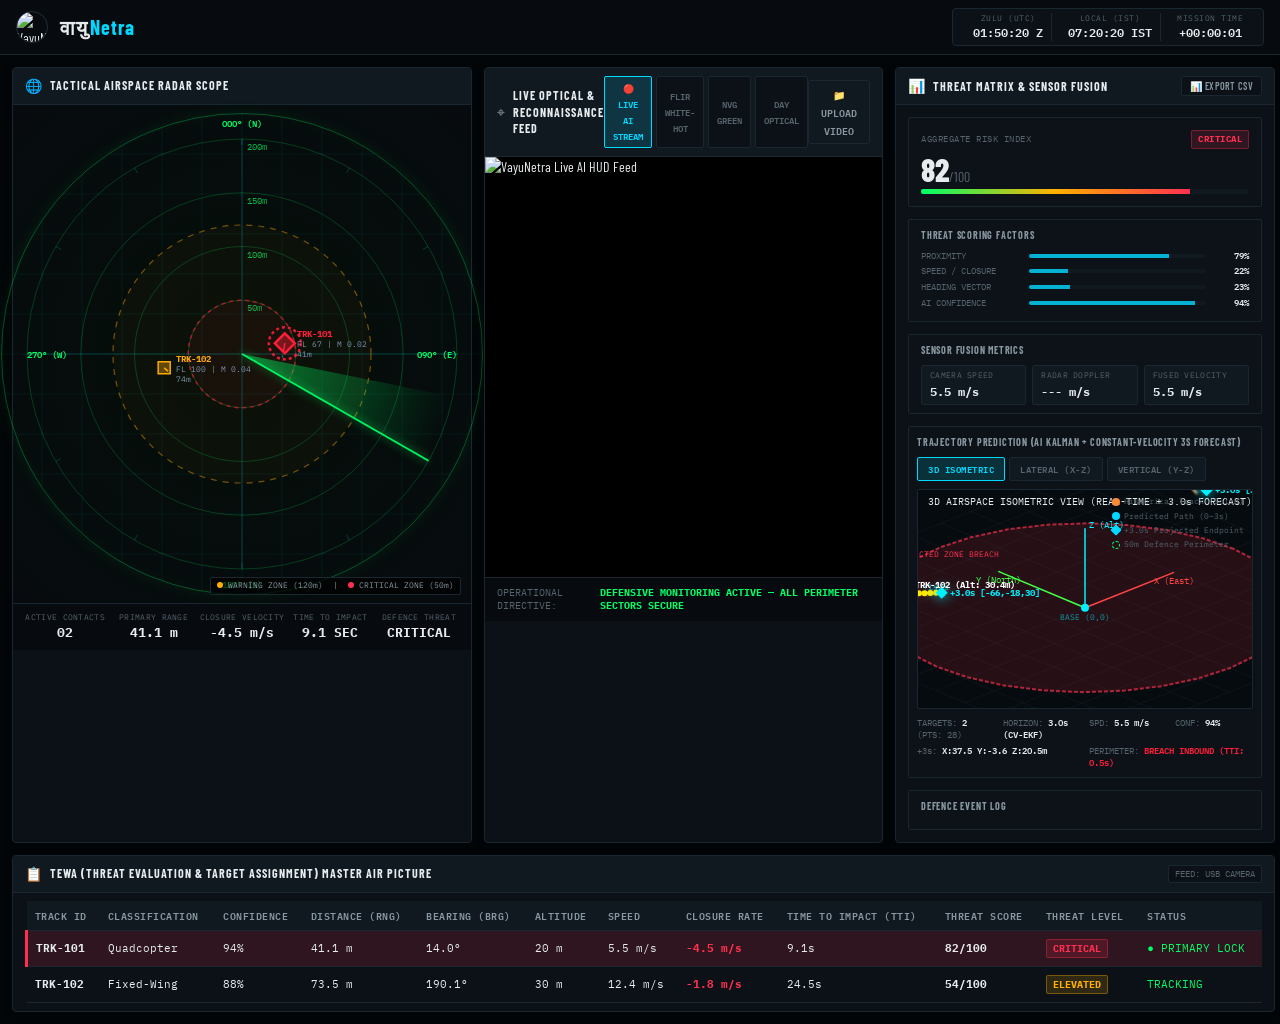
==== index.html @ 6079808c "Initial commit: VayuNetra AI Drone Detection & Airspace Defence C2" ====
<!DOCTYPE html>
<html lang="en">
<head>
  <meta charset="UTF-8">
  <meta http-equiv="refresh" content="0; url=/frontend/index.html">
  <title>VayuNetra (वायुNetra) | Redirecting...</title>
  <script>window.location.href = '/frontend/index.html';</script>
</head>
<body style="background:#060e18; color:#00f0ff; font-family:monospace; display:flex; justify-content:center; align-items:center; height:100vh; margin:0;">
  <p>Loading VayuNetra C2 Airspace Defence Command Console... <a href="/frontend/index.html" style="color:#e59344;">Click here if not redirected</a></p>
</body>
</html>
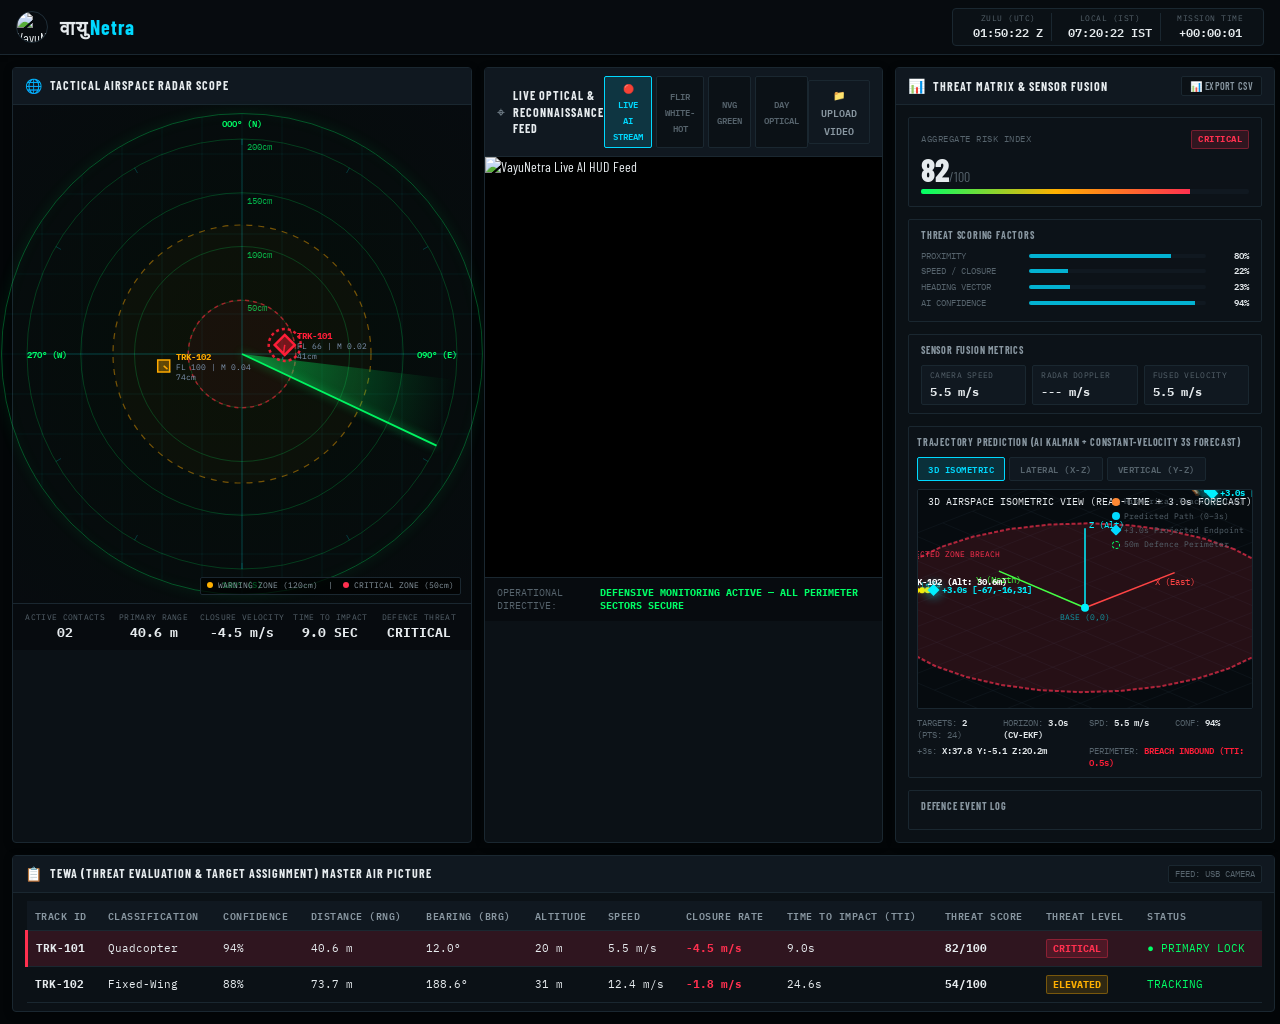
==== commit a14ca354: "Add Dockerfile and backend connection support" ====
--- a/index.html
+++ b/index.html
@@ -2,11 +2,289 @@
 <html lang="en">
 <head>
   <meta charset="UTF-8">
-  <meta http-equiv="refresh" content="0; url=/frontend/index.html">
-  <title>VayuNetra (वायुNetra) | Redirecting...</title>
-  <script>window.location.href = '/frontend/index.html';</script>
+  <meta name="viewport" content="width=device-width, initial-scale=1.0">
+  <title>VayuNetra (वायुNetra) | AI Drone Detection &amp; Airspace Defence C2</title>
+  <link rel="stylesheet" href="styles.css?v=4.0">
+  <link rel="preconnect" href="https://fonts.googleapis.com">
+  <link rel="preconnect" href="https://fonts.gstatic.com" crossorigin>
+  <link href="https://fonts.googleapis.com/css2?family=Barlow+Condensed:ital,wght@0,400;0,500;0,600;0,700;0,800;0,900;1,600&family=IBM+Plex+Mono:ital,wght@0,400;0,500;0,600;0,700;1,400&family=Inter:wght@400;500;600;700&display=swap" rel="stylesheet">
 </head>
-<body style="background:#060e18; color:#00f0ff; font-family:monospace; display:flex; justify-content:center; align-items:center; height:100vh; margin:0;">
-  <p>Loading VayuNetra C2 Airspace Defence Command Console... <a href="/frontend/index.html" style="color:#e59344;">Click here if not redirected</a></p>
+<body class="cinematic-command-center">
+
+  <!-- =========================================================================
+       CLEAN STRATEGIC C2 HEADER
+       ========================================================================= -->
+  <header class="warroom-header">
+    <div class="header-left">
+      <div class="iaf-emblem-wrap">
+        <img src="vayu_netra_logo.jpg" alt="VayuNetra Logo" width="32" height="32" class="vayu-netra-logo-img" style="width:32px !important; height:32px !important; max-width:32px !important; max-height:32px !important; border-radius:50%; object-fit:cover; flex-shrink:0; border:1.5px solid #1F2E38; display:inline-block;">
+        <div class="title-group">
+          <h1 class="main-screen-title"><span class="brand-hi">वायु</span><span class="brand-en">Netra</span></h1>
+        </div>
+      </div>
+    </div>
+
+    <!-- RIGHT: MISSION CLOCKS -->
+    <div class="header-right">
+      <div class="quad-clock-array">
+        <div class="clock-cell">
+          <span class="ck-label">ZULU (UTC)</span>
+          <span id="clock-zulu" class="ck-val">--:--:-- Z</span>
+        </div>
+        <div class="clock-cell">
+          <span class="ck-label">LOCAL (IST)</span>
+          <span id="clock-ist" class="ck-val text-cyan">--:--:-- IST</span>
+        </div>
+        <div class="clock-cell">
+          <span class="ck-label">MISSION TIME</span>
+          <span id="clock-met" class="ck-val text-green">+00:00:00</span>
+        </div>
+      </div>
+    </div>
+  </header>
+
+  <!-- =========================================================================
+       MAIN 3-COLUMN TACTICAL GRID + BOTTOM TARGET MATRIX
+       ========================================================================= -->
+  <main class="warroom-grid">
+
+    <!-- PANEL 1 (LEFT): TACTICAL AIRSPACE RADAR SCOPE -->
+    <section class="c2-display-panel panel-big-board">
+      <div class="display-panel-header">
+        <div class="panel-tag-group">
+          <span class="panel-icon">🌐</span>
+          <h2>TACTICAL AIRSPACE RADAR SCOPE</h2>
+        </div>
+      </div>
+
+      <div class="radar-scope-container">
+        <canvas id="radarCanvas" width="480" height="480"></canvas>
+        <div class="radar-hud-markings">
+          <div class="bearing-mark mark-n">000° (N)</div>
+          <div class="bearing-mark mark-e">090° (E)</div>
+          <div class="bearing-mark mark-s">180° (S)</div>
+          <div class="bearing-mark mark-w">270° (W)</div>
+          <div class="sam-legend-badge">
+            <span class="dot-sam-akash"></span> WARNING ZONE (120cm) &nbsp;|&nbsp;
+            <span class="dot-sam-dew"></span> CRITICAL ZONE (50cm)
+          </div>
+        </div>
+      </div>
+
+      <!-- Real-time Track Vector Telemetry -->
+      <div class="bigboard-telemetry-strip">
+        <div class="strip-cell">
+          <span class="sc-label">ACTIVE CONTACTS</span>
+          <span class="sc-val text-cyan" id="track-count-val">00</span>
+        </div>
+        <div class="strip-cell">
+          <span class="sc-label">PRIMARY RANGE</span>
+          <span class="sc-val text-red" id="closest-range-val">--- m</span>
+        </div>
+        <div class="strip-cell">
+          <span class="sc-label">CLOSURE VELOCITY</span>
+          <span class="sc-val text-amber" id="max-closure-val">--- m/s</span>
+        </div>
+        <div class="strip-cell">
+          <span class="sc-label">TIME TO IMPACT</span>
+          <span class="sc-val text-red" id="tti-val">--- SEC</span>
+        </div>
+        <div class="strip-cell">
+          <span class="sc-label">DEFENCE THREAT</span>
+          <span class="sc-val text-green" id="air-threat-level">NOMINAL</span>
+        </div>
+      </div>
+    </section>
+
+    <!-- PANEL 2 (CENTER): LIVE OPTICAL RECONNAISSANCE FEED -->
+    <section class="c2-display-panel panel-eoir-pod">
+      <div class="display-panel-header">
+        <div class="panel-tag-group">
+          <span class="panel-icon">⌖</span>
+          <h2>LIVE OPTICAL &amp; RECONNAISSANCE FEED</h2>
+        </div>
+        <!-- Clean Vision Mode Switcher -->
+        <div class="vision-mode-bar">
+          <button class="btn-vision-mode active" id="mode-live-stream" onclick="setVisionMode('LIVE_STREAM')">🔴 LIVE AI STREAM</button>
+          <button class="btn-vision-mode" id="mode-flir-white" onclick="setVisionMode('WHITE_HOT')">FLIR WHITE-HOT</button>
+          <button class="btn-vision-mode" id="mode-nvg" onclick="setVisionMode('NVG_GREEN')">NVG GREEN</button>
+          <button class="btn-vision-mode" id="mode-optical" onclick="setVisionMode('DAY_OPTICAL')">DAY OPTICAL</button>
+        </div>
+
+        <!-- Dedicated Video Ingestion Toolbar -->
+        <div style="display: flex; align-items: center; gap: 6px; margin-left: auto;">
+          <input type="file" id="videoFileInput" accept="video/mp4,video/avi,video/mov,video/mkv,video/webm" style="display: none;" onchange="handleVideoUpload(event)">
+          <button class="btn-source-ctrl btn-upload-act" id="btn-upload-video" onclick="document.getElementById('videoFileInput').click()" title="Upload & Stream Recorded Drone Video">📁 UPLOAD VIDEO</button>
+        </div>
+      </div>
+
+      <div class="optical-feed-container">
+        <!-- Live AI MJPEG Feed (From USB Camera + YOLO Inference) -->
+        <img id="mjpegVideoFeed" src="/api/video_feed" alt="VayuNetra Live AI HUD Feed" style="position: absolute; top: 0; left: 0; width: 100%; height: 100%; object-fit: contain; z-index: 1;" onerror="setTimeout(() => { this.src = '/api/video_feed?t=' + Date.now(); }, 2000);" onload="this.style.display='block';">
+        <canvas id="opticalCanvas" width="660" height="420" style="position: relative; z-index: 0;"></canvas>
+      </div>
+
+      <!-- Action Bar -->
+      <div class="clean-action-bar">
+        <div class="directive-strip">
+          <span>OPERATIONAL DIRECTIVE:</span>
+          <strong class="text-green" id="directive-text">DEFENSIVE MONITORING ACTIVE — ALL PERIMETER SECTORS SECURE</strong>
+        </div>
+      </div>
+    </section>
+
+    <!-- PANEL 3 (RIGHT): THREAT MATRIX & SENSOR FUSION -->
+    <section class="c2-display-panel panel-threat-analytics">
+      <div class="display-panel-header">
+        <div class="panel-tag-group">
+          <span class="panel-icon">📊</span>
+          <h2>THREAT MATRIX &amp; SENSOR FUSION</h2>
+        </div>
+        <button class="btn-export-csv" onclick="exportMissionReportCsv()">📊 EXPORT CSV</button>
+      </div>
+
+      <div class="threat-panel-content">
+        <!-- Threat Gauge Card -->
+        <div class="threat-score-card">
+          <div class="threat-gauge-header">
+            <span>AGGREGATE RISK INDEX</span>
+            <span class="threat-level-badge level-nominal" id="main-threat-badge">NOMINAL</span>
+          </div>
+          <div class="threat-score-number" id="main-threat-score-val">00<span class="score-max">/100</span></div>
+          <div class="threat-progress-track">
+            <div class="threat-progress-bar" id="main-threat-progress-bar" style="width: 0%;"></div>
+          </div>
+        </div>
+
+        <!-- Risk Factor Breakdown -->
+        <div class="risk-breakdown-box">
+          <div class="breakdown-title">THREAT SCORING FACTORS</div>
+          <div class="factor-row">
+            <span>PROXIMITY</span>
+            <div class="factor-bar-wrap"><div class="factor-bar-fill" id="factor-prox" style="width: 0%;"></div></div>
+            <span class="factor-val" id="factor-prox-val">0%</span>
+          </div>
+          <div class="factor-row">
+            <span>SPEED / CLOSURE</span>
+            <div class="factor-bar-wrap"><div class="factor-bar-fill" id="factor-spd" style="width: 0%;"></div></div>
+            <span class="factor-val" id="factor-spd-val">0%</span>
+          </div>
+          <div class="factor-row">
+            <span>HEADING VECTOR</span>
+            <div class="factor-bar-wrap"><div class="factor-bar-fill" id="factor-hdg" style="width: 0%;"></div></div>
+            <span class="factor-val" id="factor-hdg-val">0%</span>
+          </div>
+          <div class="factor-row">
+            <span>AI CONFIDENCE</span>
+            <div class="factor-bar-wrap"><div class="factor-bar-fill" id="factor-conf" style="width: 0%;"></div></div>
+            <span class="factor-val" id="factor-conf-val">0%</span>
+          </div>
+        </div>
+
+        <!-- Sensor Fusion Metrics -->
+        <div class="fusion-metrics-box">
+          <div class="breakdown-title">SENSOR FUSION METRICS</div>
+          <div class="fusion-metric-grid">
+            <div class="f-metric-cell">
+              <span class="f-label">CAMERA SPEED</span>
+              <span class="f-val text-cyan" id="metric-cam-spd">0.0 m/s</span>
+            </div>
+            <div class="f-metric-cell">
+              <span class="f-label">RADAR DOPPLER</span>
+              <span class="f-val text-amber" id="metric-rad-spd">--- m/s</span>
+            </div>
+            <div class="f-metric-cell">
+              <span class="f-label">FUSED VELOCITY</span>
+              <span class="f-val text-green" id="metric-fused-spd">0.0 m/s</span>
+            </div>
+          </div>
+        </div>
+
+        <!-- TRAJECTORY PREDICTION VISUALIZATION -->
+        <div class="trajectory-viz-box">
+          <div class="breakdown-title">TRAJECTORY PREDICTION (AI KALMAN + CONSTANT-VELOCITY 3s FORECAST)</div>
+          <div class="traj-view-tabs">
+            <button class="traj-tab active" id="tab-3d" onclick="window.trajViz && window.trajViz.setView('3d')">3D ISOMETRIC</button>
+            <button class="traj-tab" id="tab-lateral" onclick="window.trajViz && window.trajViz.setView('lateral')">LATERAL (X-Z)</button>
+            <button class="traj-tab" id="tab-vertical" onclick="window.trajViz && window.trajViz.setView('vertical')">VERTICAL (Y-Z)</button>
+          </div>
+          <div class="traj-canvas-wrap">
+            <canvas id="trajectoryCanvas" width="480" height="260"></canvas>
+            <div class="traj-legend">
+              <span class="legend-item"><span class="legend-dot leg-actual"></span> Historical Track (Solid)</span>
+              <span class="legend-item"><span class="legend-dot leg-predicted"></span> Predicted Path (0–3s)</span>
+              <span class="legend-item"><span class="legend-dot leg-endpoint"></span> +3.0s Projected Endpoint</span>
+              <span class="legend-item"><span class="legend-dot leg-perimeter"></span> 50m Defence Perimeter</span>
+            </div>
+          </div>
+          <div class="traj-stats-grid">
+            <span class="traj-stat" id="traj-stat-points">TARGETS: <strong>0</strong></span>
+            <span class="traj-stat" id="traj-stat-horizon">HORIZON: <strong>3.0s (CV-EKF)</strong></span>
+            <span class="traj-stat" id="traj-stat-speed">SPD: <strong>-- m/s</strong></span>
+            <span class="traj-stat" id="traj-stat-confidence">CONF: <strong>--%</strong></span>
+            <span class="traj-stat traj-stat-wide" id="traj-stat-pred3s">+3s: <strong>AWAITING TRACK</strong></span>
+            <span class="traj-stat traj-stat-wide" id="traj-stat-zone">PERIMETER: <strong style="color:#00ff66;">SECURE</strong></span>
+          </div>
+        </div>
+
+        <!-- Compact Defence Event Log -->
+        <div class="clean-event-log-box compact-log">
+          <div class="breakdown-title">DEFENCE EVENT LOG</div>
+          <div class="event-log-list" id="event-log-container"></div>
+        </div>
+
+      </div>
+    </section>
+
+    <!-- PANEL 4 (BOTTOM): TEWA MASTER AIR TRACK MATRIX & VIDEO INGESTION -->
+    <section class="c2-display-panel panel-bottom-tewa">
+      <div class="display-panel-header">
+        <div class="panel-tag-group">
+          <span class="panel-icon">📋</span>
+          <h2>TEWA (THREAT EVALUATION &amp; TARGET ASSIGNMENT) MASTER AIR PICTURE</h2>
+        </div>
+        <span class="pill-mil pill-active" id="current-stream-source-badge">FEED: USB CAMERA</span>
+      </div>
+
+      <div id="video-upload-status-bar" class="upload-status-bar" style="display: none;">
+        <span id="upload-status-text">Uploading drone video...</span>
+      </div>
+
+      <div class="tewa-table-wrap">
+        <table class="tewa-table">
+          <thead>
+            <tr>
+              <th>TRACK ID</th>
+              <th>CLASSIFICATION</th>
+              <th>CONFIDENCE</th>
+              <th>DISTANCE (RNG)</th>
+              <th>BEARING (BRG)</th>
+              <th>ALTITUDE</th>
+              <th>SPEED</th>
+              <th>CLOSURE RATE</th>
+              <th>TIME TO IMPACT (TTI)</th>
+              <th>THREAT SCORE</th>
+              <th>THREAT LEVEL</th>
+              <th>STATUS</th>
+            </tr>
+          </thead>
+          <tbody id="tewa-table-body">
+            <tr>
+              <td colspan="12" style="text-align: center; color: var(--text-dim); padding: 16px;">
+                NO AIRBORNE TARGETS DETECTED IN PERIMETER • SYSTEM SCANNING
+              </td>
+            </tr>
+          </tbody>
+        </table>
+      </div>
+    </section>
+
+  </main>
+
+  <!-- JAVASCRIPT MODULES -->
+  <script src="js/radar_scope.js?v=3.4"></script>
+  <script src="js/optical_hud.js?v=3.4"></script>
+  <script src="js/trajectory_viz.js?v=3.4"></script>
+  <script src="app.js?v=3.4"></script>
 </body>
 </html>
--- a/styles.css
+++ b/styles.css
@@ -0,0 +1,1104 @@
+/* ==========================================================================
+   VAYUNETRA — PROFESSIONAL DEFENCE COMMAND & CONTROL DASHBOARD
+   Design System: Charcoal Command Console
+   Palette: Neutral Dark + Restrained Cyan Accent + Semantic States
+   ========================================================================== */
+
+/* ── DESIGN TOKENS ─────────────────────────────────────────────────────── */
+:root {
+  /* Backgrounds — neutral near-black charcoal, NO blue cast */
+  --bg-0: #030608;
+  --bg-1: #070B0F;
+  --bg-2: #0B1116;
+  --bg-3: #101820;
+  --bg-elevated: #141E28;
+  --bg-input: #0C1218;
+
+  /* Borders — subtle, low contrast */
+  --border: #1A2730;
+  --border-active: #00D9FF;
+  --border-light: #1F2E38;
+
+  /* Typography */
+  --text-primary: #E6EBEE;
+  --text-secondary: #8997A1;
+  --text-muted: #56636C;
+
+  /* Accent — cyan is instrumentation ONLY */
+  --cyan: #00D9FF;
+  --cyan-dim: rgba(0, 217, 255, 0.15);
+  --cyan-subtle: rgba(0, 217, 255, 0.08);
+
+  /* Semantic status */
+  --success: #00FF66;
+  --success-dim: rgba(0, 255, 102, 0.15);
+  --warning: #FFB000;
+  --warning-dim: rgba(255, 176, 0, 0.15);
+  --danger: #FF304F;
+  --danger-dim: rgba(255, 48, 79, 0.15);
+
+  /* Radar-specific */
+  --radar-green: #00FF66;
+  --radar-grid: #0A2818;
+  --radar-sweep: rgba(0, 255, 102, 0.12);
+
+  /* Fonts */
+  --font-mono: 'IBM Plex Mono', monospace;
+  --font-title: 'Barlow Condensed', sans-serif;
+  --font-stencil: 'Barlow Condensed', sans-serif;
+  --font-body: 'Inter', 'Barlow Condensed', sans-serif;
+
+  /* Spacing */
+  --sp-1: 4px;
+  --sp-2: 8px;
+  --sp-3: 12px;
+  --sp-4: 16px;
+  --sp-5: 24px;
+  --sp-6: 32px;
+
+  /* Radii */
+  --radius-sm: 2px;
+  --radius-md: 4px;
+  --radius-lg: 6px;
+}
+
+/* ── RESET ─────────────────────────────────────────────────────────────── */
+* {
+  box-sizing: border-box;
+  margin: 0;
+  padding: 0;
+}
+
+/* ── BASE ──────────────────────────────────────────────────────────────── */
+body.cinematic-command-center {
+  background-color: var(--bg-0);
+  background-image: none;
+  color: var(--text-primary);
+  font-family: var(--font-title);
+  font-size: 14px;
+  line-height: 1.4;
+  min-height: 100vh;
+  overflow-x: hidden;
+  user-select: none;
+  -webkit-font-smoothing: antialiased;
+  -moz-osx-font-smoothing: grayscale;
+}
+
+/* ── SCROLLBAR ─────────────────────────────────────────────────────────── */
+::-webkit-scrollbar { width: 4px; height: 4px; }
+::-webkit-scrollbar-track { background: var(--bg-1); }
+::-webkit-scrollbar-thumb { background: var(--border); border-radius: 2px; }
+::-webkit-scrollbar-thumb:hover { background: var(--text-muted); }
+
+/* ── UTILITY CLASSES ───────────────────────────────────────────────────── */
+.text-cyan { color: var(--cyan); }
+.text-red { color: var(--danger); }
+.text-green { color: var(--success); }
+.text-amber { color: var(--warning); }
+
+/* ==========================================================================
+   HEADER — Dark charcoal command bar
+   ========================================================================== */
+
+.warroom-header {
+  display: flex;
+  justify-content: space-between;
+  align-items: center;
+  padding: var(--sp-2) var(--sp-4);
+  background: var(--bg-1);
+  border-bottom: 1px solid var(--border);
+  box-shadow: 0 1px 4px rgba(0, 0, 0, 0.5);
+}
+
+.header-left {
+  display: flex;
+  align-items: center;
+}
+
+.iaf-emblem-wrap {
+  display: flex;
+  align-items: center;
+  gap: var(--sp-3);
+}
+
+.vayu-netra-logo-img {
+  height: 32px !important;
+  width: 32px !important;
+  max-width: 32px !important;
+  max-height: 32px !important;
+  flex-shrink: 0;
+  border-radius: 50%;
+  border: 1.5px solid var(--border-light);
+  box-shadow: none;
+  object-fit: cover;
+  display: inline-block;
+}
+
+.brand-hi {
+  color: var(--text-primary);
+  font-weight: 800;
+  font-family: var(--font-title);
+  margin-right: 2px;
+}
+
+.brand-en {
+  color: var(--cyan);
+  font-weight: 700;
+  font-family: var(--font-title);
+}
+
+.command-motto {
+  font-family: var(--font-mono);
+  font-size: 9px;
+  letter-spacing: 1.5px;
+  color: var(--text-muted);
+  font-weight: 500;
+}
+
+.main-screen-title {
+  font-family: var(--font-title);
+  font-size: 20px;
+  font-weight: 700;
+  letter-spacing: 1px;
+  color: var(--text-primary);
+  line-height: 1.2;
+}
+
+.badge-sector {
+  background: var(--bg-3);
+  color: var(--text-secondary);
+  font-size: 10px;
+  padding: 2px 6px;
+  border-radius: var(--radius-sm);
+  border: 1px solid var(--border);
+  vertical-align: middle;
+  font-family: var(--font-mono);
+}
+
+/* STATUS PILLS */
+.clean-status-pill-group {
+  display: flex;
+  gap: var(--sp-2);
+  align-items: center;
+}
+
+.status-pill {
+  font-family: var(--font-mono);
+  font-size: 10px;
+  padding: 3px 8px;
+  border-radius: var(--radius-sm);
+  border: 1px solid var(--border);
+  background: var(--bg-2);
+  display: flex;
+  align-items: center;
+  gap: 5px;
+  color: var(--text-secondary);
+}
+
+.pill-online { border-color: rgba(0, 255, 102, 0.3); color: var(--success); }
+.pill-active { border-color: rgba(0, 217, 255, 0.3); color: var(--cyan); }
+.pill-standby { border-color: rgba(255, 176, 0, 0.25); color: var(--warning); }
+.pill-ai { border-color: var(--border-light); color: var(--text-primary); }
+
+.pill-dot {
+  color: var(--success);
+  animation: pulseDot 1.5s infinite;
+}
+
+@keyframes pulseDot {
+  0%, 100% { opacity: 1; }
+  50% { opacity: 0.3; }
+}
+
+/* CLOCK ARRAY */
+.header-right {
+  display: flex;
+  align-items: center;
+}
+
+.quad-clock-array {
+  display: flex;
+  gap: var(--sp-2);
+  background: var(--bg-2);
+  border: 1px solid var(--border);
+  padding: var(--sp-1) var(--sp-3);
+  border-radius: var(--radius-md);
+}
+
+.clock-cell {
+  display: flex;
+  flex-direction: column;
+  align-items: center;
+  padding: 0 var(--sp-2);
+  border-right: 1px solid var(--border);
+}
+.clock-cell:last-child { border-right: none; }
+
+.ck-label {
+  font-family: var(--font-mono);
+  font-size: 8px;
+  color: var(--text-muted);
+  letter-spacing: 0.5px;
+  text-transform: uppercase;
+}
+
+.ck-val {
+  font-family: var(--font-mono);
+  font-size: 12px;
+  font-weight: 600;
+  color: var(--text-primary);
+}
+
+/* ==========================================================================
+   MAIN GRID LAYOUT
+   ========================================================================== */
+
+.warroom-grid {
+  display: grid;
+  grid-template-columns: 460px 1fr 380px;
+  gap: var(--sp-3);
+  padding: var(--sp-3);
+}
+
+.panel-bottom-tewa {
+  grid-column: 1 / -1;
+}
+
+/* ==========================================================================
+   PANEL SYSTEM — Layered charcoal surfaces, subtle borders
+   ========================================================================== */
+
+.c2-display-panel {
+  background: var(--bg-2);
+  border: 1px solid var(--border);
+  border-radius: var(--radius-md);
+  display: flex;
+  flex-direction: column;
+  box-shadow: 0 2px 8px rgba(0, 0, 0, 0.3);
+  position: relative;
+}
+
+/* Remove the corner accent marks — they create unnecessary visual noise */
+.c2-display-panel::before,
+.c2-display-panel::after {
+  display: none;
+}
+
+.display-panel-header {
+  display: flex;
+  justify-content: space-between;
+  align-items: center;
+  padding: var(--sp-2) var(--sp-3);
+  background: var(--bg-3);
+  border-bottom: 1px solid var(--border);
+}
+
+.panel-tag-group {
+  display: flex;
+  align-items: center;
+  gap: var(--sp-2);
+}
+
+.panel-tag-group h2 {
+  font-family: var(--font-title);
+  font-size: 12px;
+  font-weight: 700;
+  letter-spacing: 1px;
+  color: var(--text-primary);
+  text-transform: uppercase;
+}
+
+.panel-icon {
+  color: var(--text-secondary);
+  font-size: 14px;
+}
+
+.panel-pills {
+  display: flex;
+  gap: 6px;
+}
+
+.pill-mil {
+  font-family: var(--font-mono);
+  font-size: 9px;
+  background: var(--bg-2);
+  border: 1px solid var(--border);
+  padding: 2px 6px;
+  border-radius: var(--radius-sm);
+  color: var(--text-muted);
+}
+
+.pill-pulse {
+  background: var(--success-dim);
+  border-color: rgba(0, 255, 102, 0.35);
+  color: var(--success);
+  animation: radarPillPulse 1.5s infinite;
+}
+
+@keyframes radarPillPulse {
+  0%, 100% { opacity: 1; }
+  50% { opacity: 0.4; }
+}
+
+/* ==========================================================================
+   PANEL 1: TACTICAL AIRSPACE RADAR SCOPE
+   ========================================================================== */
+
+.radar-scope-container {
+  position: relative;
+  display: flex;
+  justify-content: center;
+  align-items: center;
+  padding: var(--sp-2);
+  background: radial-gradient(circle, #040E08 0%, var(--bg-1) 100%);
+}
+
+#radarCanvas {
+  border-radius: 50%;
+  border: 1.5px solid rgba(0, 255, 102, 0.30);
+  box-shadow: 0 0 15px rgba(0, 255, 102, 0.08), inset 0 0 15px rgba(0, 255, 102, 0.04);
+}
+
+.radar-hud-markings {
+  position: absolute;
+  top: 0; left: 0; right: 0; bottom: 0;
+  pointer-events: none;
+}
+
+.bearing-mark {
+  position: absolute;
+  font-family: var(--font-mono);
+  font-size: 9px;
+  color: var(--success);
+  font-weight: 600;
+}
+.mark-n { top: 12px; left: 50%; transform: translateX(-50%); }
+.mark-s { bottom: 12px; left: 50%; transform: translateX(-50%); }
+.mark-e { right: 14px; top: 50%; transform: translateY(-50%); }
+.mark-w { left: 14px; top: 50%; transform: translateY(-50%); }
+
+.sam-legend-badge {
+  position: absolute;
+  bottom: 8px;
+  right: 10px;
+  background: rgba(0, 0, 0, 0.7);
+  border: 1px solid var(--border);
+  padding: 2px 6px;
+  border-radius: var(--radius-sm);
+  font-family: var(--font-mono);
+  font-size: 8px;
+  color: var(--text-secondary);
+}
+
+.dot-sam-akash {
+  display: inline-block;
+  width: 6px;
+  height: 6px;
+  border-radius: 50%;
+  background: var(--warning);
+}
+.dot-sam-dew {
+  display: inline-block;
+  width: 6px;
+  height: 6px;
+  border-radius: 50%;
+  background: var(--danger);
+}
+
+/* Telemetry Strip below radar */
+.bigboard-telemetry-strip {
+  display: grid;
+  grid-template-columns: repeat(5, 1fr);
+  padding: var(--sp-2) var(--sp-2);
+  background: var(--bg-1);
+  border-top: 1px solid var(--border);
+  text-align: center;
+}
+
+.strip-cell .sc-label {
+  display: block;
+  font-family: var(--font-mono);
+  font-size: 7.5px;
+  color: var(--text-muted);
+  letter-spacing: 0.3px;
+  text-transform: uppercase;
+}
+
+.strip-cell .sc-val {
+  font-family: var(--font-mono);
+  font-size: 13px;
+  font-weight: 700;
+  color: var(--text-primary);
+}
+
+/* ==========================================================================
+   PANEL 2: LIVE OPTICAL & RECONNAISSANCE FEED
+   ========================================================================== */
+
+.vision-mode-bar {
+  display: flex;
+  gap: var(--sp-1);
+}
+
+.btn-vision-mode {
+  font-family: var(--font-mono);
+  font-size: 9px;
+  font-weight: 600;
+  padding: 3px 8px;
+  border-radius: var(--radius-sm);
+  border: 1px solid var(--border);
+  background: var(--bg-2);
+  color: var(--text-muted);
+  cursor: pointer;
+  transition: all 0.15s ease;
+}
+
+.btn-vision-mode:hover {
+  color: var(--text-secondary);
+  border-color: var(--border-light);
+}
+
+.btn-vision-mode.active {
+  background: var(--cyan-dim);
+  color: var(--cyan);
+  border-color: var(--cyan);
+  box-shadow: none;
+}
+
+.optical-feed-container {
+  position: relative;
+  background: #000;
+  display: flex;
+  justify-content: center;
+  align-items: center;
+  min-height: 420px;
+  overflow: hidden;
+}
+
+#opticalCanvas {
+  width: 100%;
+  height: 100%;
+  object-fit: cover;
+}
+
+/* FLIR overlay — retained for functionality */
+.flir-cinematic-overlay {
+  position: absolute;
+  top: 0; left: 0; right: 0; bottom: 0;
+  pointer-events: none;
+}
+
+.flir-top-bar {
+  position: absolute;
+  top: 8px;
+  left: 10px;
+  display: flex;
+  gap: 12px;
+  background: rgba(0, 0, 0, 0.7);
+  border: 1px solid var(--border);
+  padding: 3px 8px;
+  font-family: var(--font-mono);
+  font-size: 9px;
+  color: var(--text-secondary);
+}
+
+.flir-zoom-controls {
+  position: absolute;
+  top: 8px;
+  right: 10px;
+  display: flex;
+  gap: 4px;
+  align-items: center;
+  background: rgba(0, 0, 0, 0.7);
+  border: 1px solid var(--border);
+  padding: 2px 6px;
+  pointer-events: auto;
+}
+
+.zoom-label {
+  font-family: var(--font-mono);
+  font-size: 8px;
+  color: var(--text-muted);
+}
+
+.btn-zoom {
+  font-family: var(--font-mono);
+  font-size: 8px;
+  padding: 2px 5px;
+  background: var(--bg-2);
+  border: 1px solid var(--border);
+  color: var(--text-secondary);
+  border-radius: var(--radius-sm);
+  cursor: pointer;
+  transition: all 0.15s ease;
+}
+
+.btn-zoom.active {
+  background: var(--warning-dim);
+  color: var(--warning);
+  border-color: var(--warning);
+}
+
+.laser-designator-box {
+  position: absolute;
+  bottom: 8px;
+  left: 10px;
+  background: rgba(0, 0, 0, 0.75);
+  border: 1px solid var(--border);
+  padding: 5px 10px;
+  border-radius: var(--radius-sm);
+  font-family: var(--font-mono);
+}
+
+.designator-title {
+  font-size: 10px;
+  font-weight: 600;
+  color: var(--text-primary);
+  letter-spacing: 0.5px;
+}
+
+.designator-desc {
+  font-size: 9.5px;
+  color: var(--text-muted);
+  margin-top: 2px;
+}
+
+/* Action bar below feed */
+.clean-action-bar {
+  padding: var(--sp-2) var(--sp-3);
+  background: var(--bg-1);
+  border-top: 1px solid var(--border);
+}
+
+.directive-strip {
+  display: flex;
+  justify-content: space-between;
+  font-family: var(--font-mono);
+  font-size: 9.5px;
+  color: var(--text-muted);
+}
+
+/* ==========================================================================
+   PANEL 3: THREAT MATRIX & SENSOR FUSION
+   ========================================================================== */
+
+.threat-panel-content {
+  padding: var(--sp-3);
+  display: flex;
+  flex-direction: column;
+  gap: var(--sp-3);
+}
+
+/* Threat Score Card */
+.threat-score-card {
+  background: var(--bg-input);
+  border: 1px solid var(--border);
+  padding: var(--sp-3);
+  border-radius: var(--radius-sm);
+}
+
+.threat-gauge-header {
+  display: flex;
+  justify-content: space-between;
+  align-items: center;
+  font-family: var(--font-mono);
+  font-size: 9px;
+  color: var(--text-muted);
+  text-transform: uppercase;
+  letter-spacing: 0.5px;
+}
+
+.threat-level-badge {
+  font-family: var(--font-mono);
+  font-size: 9px;
+  font-weight: 700;
+  padding: 2px 6px;
+  border-radius: var(--radius-sm);
+}
+
+.level-nominal { background: var(--success-dim); color: var(--success); border: 1px solid rgba(0, 255, 102, 0.35); }
+.level-elevated { background: var(--warning-dim); color: var(--warning); border: 1px solid rgba(255, 176, 0, 0.35); }
+.level-critical { background: var(--danger-dim); color: var(--danger); border: 1px solid rgba(255, 48, 79, 0.35); }
+
+.threat-score-number {
+  font-family: var(--font-title);
+  font-size: 32px;
+  font-weight: 800;
+  color: var(--text-primary);
+  margin: var(--sp-1) 0;
+  line-height: 1;
+}
+
+.score-max {
+  font-size: 14px;
+  color: var(--text-muted);
+  font-weight: 400;
+}
+
+.threat-progress-track {
+  width: 100%;
+  height: 5px;
+  background: var(--bg-3);
+  border-radius: var(--radius-sm);
+  overflow: hidden;
+}
+
+.threat-progress-bar {
+  height: 100%;
+  background: linear-gradient(90deg, var(--success), var(--warning), var(--danger));
+  transition: width 0.3s ease;
+}
+
+/* Risk Factor Breakdown */
+.risk-breakdown-box, .fusion-metrics-box, .clean-event-log-box {
+  background: var(--bg-input);
+  border: 1px solid var(--border);
+  padding: var(--sp-2) var(--sp-3);
+  border-radius: var(--radius-sm);
+}
+
+.breakdown-title {
+  font-family: var(--font-title);
+  font-size: 10px;
+  font-weight: 700;
+  color: var(--text-secondary);
+  letter-spacing: 0.8px;
+  margin-bottom: var(--sp-2);
+  text-transform: uppercase;
+}
+
+.factor-row {
+  display: grid;
+  grid-template-columns: 100px 1fr 35px;
+  align-items: center;
+  gap: var(--sp-2);
+  font-family: var(--font-mono);
+  font-size: 8.5px;
+  color: var(--text-muted);
+  margin-bottom: var(--sp-1);
+}
+
+.factor-bar-wrap {
+  height: 4px;
+  background: var(--bg-3);
+  border-radius: var(--radius-sm);
+  overflow: hidden;
+}
+
+.factor-bar-fill {
+  height: 100%;
+  background: var(--cyan);
+  transition: width 0.3s ease;
+  opacity: 0.8;
+}
+
+.factor-val {
+  text-align: right;
+  color: var(--text-primary);
+  font-weight: 600;
+}
+
+/* Sensor Fusion Metrics */
+.fusion-metric-grid {
+  display: grid;
+  grid-template-columns: repeat(3, 1fr);
+  gap: 6px;
+}
+
+.f-metric-cell {
+  background: var(--bg-3);
+  border: 1px solid var(--border);
+  padding: var(--sp-1) var(--sp-2);
+  border-radius: var(--radius-sm);
+}
+
+.f-metric-cell .f-label {
+  display: block;
+  font-family: var(--font-mono);
+  font-size: 7.5px;
+  color: var(--text-muted);
+  letter-spacing: 0.3px;
+  text-transform: uppercase;
+}
+
+.f-metric-cell .f-val {
+  font-family: var(--font-mono);
+  font-size: 12px;
+  font-weight: 700;
+  color: var(--text-primary);
+}
+
+/* ==========================================================================
+   EVENT LOG
+   ========================================================================== */
+
+.event-log-list {
+  display: flex;
+  flex-direction: column;
+  gap: 3px;
+  max-height: 80px;
+  overflow-y: auto;
+  font-family: var(--font-mono);
+  font-size: 8.5px;
+}
+
+.log-item {
+  color: var(--text-muted);
+  line-height: 1.3;
+}
+
+/* ==========================================================================
+   EXPORT BUTTON
+   ========================================================================== */
+
+.btn-export-csv {
+  font-family: var(--font-title);
+  font-size: 10px;
+  font-weight: 600;
+  padding: 3px 8px;
+  background: var(--bg-2);
+  border: 1px solid var(--border);
+  color: var(--text-secondary);
+  border-radius: var(--radius-sm);
+  cursor: pointer;
+  transition: all 0.15s ease;
+  letter-spacing: 0.3px;
+}
+
+.btn-export-csv:hover {
+  background: var(--bg-3);
+  border-color: var(--cyan);
+  color: var(--cyan);
+}
+
+/* ==========================================================================
+   PANEL 4: TEWA TABLE
+   ========================================================================== */
+
+.tewa-table-wrap {
+  padding: var(--sp-2) var(--sp-3);
+  overflow-x: auto;
+}
+
+.tewa-table {
+  width: 100%;
+  border-collapse: collapse;
+  font-family: var(--font-mono);
+  font-size: 11px;
+}
+
+.tewa-table th {
+  background: var(--bg-3);
+  color: var(--text-secondary);
+  text-align: left;
+  padding: var(--sp-2) var(--sp-2);
+  border-bottom: 1px solid var(--border);
+  font-weight: 600;
+  font-size: 9.5px;
+  letter-spacing: 0.5px;
+  text-transform: uppercase;
+}
+
+.tewa-table td {
+  padding: var(--sp-2) var(--sp-2);
+  border-bottom: 1px solid var(--border);
+  color: var(--text-primary);
+  white-space: nowrap;
+}
+
+.tewa-table tr:hover {
+  background: rgba(255, 255, 255, 0.02);
+}
+
+.row-hostile-priority {
+  background: var(--danger-dim);
+  border-left: 3px solid var(--danger);
+}
+
+.tewa-badge {
+  padding: 2px 6px;
+  border-radius: var(--radius-sm);
+  font-weight: 700;
+  font-size: 9.5px;
+  display: inline-block;
+}
+
+.tewa-critical { background: var(--danger-dim); color: var(--danger); border: 1px solid rgba(255, 48, 79, 0.35); }
+.tewa-elevated { background: var(--warning-dim); color: var(--warning); border: 1px solid rgba(255, 176, 0, 0.35); }
+.tewa-nominal { background: var(--success-dim); color: var(--success); border: 1px solid rgba(0, 255, 102, 0.35); }
+
+/* ==========================================================================
+   VIDEO SOURCE CONTROLS
+   ========================================================================== */
+
+.video-source-controls {
+  display: flex;
+  align-items: center;
+  gap: var(--sp-2);
+}
+
+.btn-source-ctrl {
+  font-family: var(--font-mono);
+  font-size: 10px;
+  font-weight: 600;
+  padding: var(--sp-1) var(--sp-3);
+  border-radius: var(--radius-sm);
+  cursor: pointer;
+  transition: all 0.15s ease;
+  display: flex;
+  align-items: center;
+  gap: 5px;
+}
+
+.btn-upload-act {
+  background: var(--bg-3);
+  border: 1px solid var(--border);
+  color: var(--text-secondary);
+}
+
+.btn-upload-act:hover {
+  border-color: var(--cyan);
+  color: var(--cyan);
+  background: var(--cyan-subtle);
+}
+
+.btn-usb-act {
+  background: var(--success-dim);
+  border: 1px solid rgba(0, 255, 102, 0.35);
+  color: var(--success);
+}
+
+.btn-usb-act:hover {
+  background: var(--success);
+  color: #000;
+}
+
+.upload-status-bar {
+  padding: var(--sp-2) var(--sp-3);
+  background: var(--cyan-subtle);
+  border-bottom: 1px solid var(--border);
+  font-family: var(--font-mono);
+  font-size: 10px;
+  color: var(--text-secondary);
+  display: flex;
+  justify-content: space-between;
+  align-items: center;
+}
+
+/* ==========================================================================
+   RF JAMMING PANEL (retained for possible re-enable)
+   ========================================================================== */
+
+.rf-jamming-control-panel {
+  padding: var(--sp-2) var(--sp-3);
+  background: var(--bg-1);
+  border-top: 1px solid var(--border);
+  margin-top: var(--sp-2);
+  border-radius: var(--radius-sm);
+  display: flex;
+  flex-direction: column;
+  gap: var(--sp-2);
+}
+
+.rf-panel-header {
+  display: flex;
+  justify-content: space-between;
+  align-items: center;
+  font-family: var(--font-mono);
+  font-size: 10px;
+}
+
+.rf-panel-title {
+  font-family: var(--font-title);
+  font-size: 11px;
+  font-weight: 700;
+  color: var(--text-secondary);
+  letter-spacing: 0.8px;
+}
+
+.rf-status-badge {
+  font-size: 9px;
+  padding: 2px 6px;
+  border-radius: var(--radius-sm);
+  font-weight: 700;
+  font-family: var(--font-mono);
+}
+
+.tag-secure { background: var(--success-dim); color: var(--success); border: 1px solid rgba(0, 255, 102, 0.3); }
+.tag-critical { background: var(--danger-dim); color: var(--danger); border: 1px solid rgba(255, 48, 79, 0.3); }
+.tag-active { background: var(--cyan-dim); color: var(--cyan); border: 1px solid rgba(0, 217, 255, 0.3); }
+
+.rf-action-btn-group {
+  display: grid;
+  grid-template-columns: 1.4fr 1.2fr 1.2fr;
+  gap: var(--sp-2);
+}
+
+.btn-rf-action {
+  font-family: var(--font-title);
+  font-size: 11px;
+  font-weight: 700;
+  padding: var(--sp-2) var(--sp-2);
+  border-radius: var(--radius-sm);
+  cursor: pointer;
+  letter-spacing: 0.5px;
+  text-transform: uppercase;
+  transition: all 0.15s ease;
+}
+
+.btn-softkill {
+  background: var(--bg-3);
+  border: 1px solid var(--border);
+  color: var(--text-secondary);
+}
+.btn-softkill:hover {
+  border-color: var(--cyan);
+  color: var(--cyan);
+}
+
+.btn-jam-sim {
+  background: var(--bg-3);
+  border: 1px solid var(--border);
+  color: var(--text-secondary);
+}
+.btn-jam-sim:hover {
+  border-color: var(--warning);
+  color: var(--warning);
+}
+
+.btn-eccm-hop {
+  background: var(--bg-3);
+  border: 1px solid var(--border);
+  color: var(--text-secondary);
+}
+.btn-eccm-hop:hover {
+  border-color: var(--success);
+  color: var(--success);
+}
+
+/* ==========================================================================
+   TRAJECTORY PREDICTION
+   ========================================================================== */
+
+.trajectory-viz-box {
+  padding: var(--sp-2);
+  background: var(--bg-input);
+  border: 1px solid var(--border);
+  border-radius: var(--radius-sm);
+}
+
+.traj-view-tabs {
+  display: flex;
+  gap: var(--sp-1);
+  margin: var(--sp-2) 0;
+}
+
+.traj-tab {
+  font-family: var(--font-mono);
+  font-size: 9px;
+  font-weight: 600;
+  padding: 3px 10px;
+  border-radius: var(--radius-sm);
+  cursor: pointer;
+  letter-spacing: 0.5px;
+  background: var(--bg-3);
+  border: 1px solid var(--border);
+  color: var(--text-muted);
+  transition: all 0.15s ease;
+}
+
+.traj-tab:hover {
+  border-color: var(--border-light);
+  color: var(--text-secondary);
+}
+
+.traj-tab.active {
+  background: var(--cyan-dim);
+  border-color: var(--cyan);
+  color: var(--cyan);
+}
+
+.traj-canvas-wrap {
+  position: relative;
+  width: 100%;
+  height: 220px;
+  background: var(--bg-1);
+  border: 1px solid var(--border);
+  border-radius: var(--radius-sm);
+  overflow: hidden;
+}
+
+.traj-canvas-wrap canvas {
+  width: 100%;
+  height: 100%;
+  display: block;
+}
+
+.traj-legend {
+  position: absolute;
+  top: 6px;
+  right: 8px;
+  display: flex;
+  flex-direction: column;
+  gap: 3px;
+  font-family: var(--font-mono);
+  font-size: 8px;
+  color: var(--text-muted);
+}
+
+.legend-item {
+  display: flex;
+  align-items: center;
+  gap: 4px;
+}
+
+.legend-dot {
+  width: 8px;
+  height: 8px;
+  border-radius: 50%;
+  display: inline-block;
+}
+
+.leg-actual { background: #ff8833; box-shadow: none; }
+.leg-predicted { background: var(--cyan); box-shadow: none; }
+.leg-endpoint {
+  background: var(--cyan);
+  transform: rotate(45deg);
+  border-radius: 1px;
+  box-shadow: none;
+}
+.leg-perimeter {
+  background: transparent;
+  border: 1.5px dashed var(--success);
+  border-radius: 50%;
+}
+
+.traj-stats-grid {
+  display: grid;
+  grid-template-columns: repeat(4, 1fr);
+  gap: var(--sp-1) var(--sp-2);
+  padding: var(--sp-2) 0 0 0;
+  font-family: var(--font-mono);
+  font-size: 8.5px;
+  color: var(--text-muted);
+}
+
+.traj-stat-wide {
+  grid-column: span 2;
+}
+
+.traj-stat strong {
+  color: var(--text-primary);
+  font-weight: 600;
+}
+
+/* Compact Event Log */
+.compact-log {
+  max-height: 80px;
+  overflow-y: auto;
+}
+
+.compact-log .event-log-list {
+  max-height: 60px;
+  overflow-y: auto;
+}
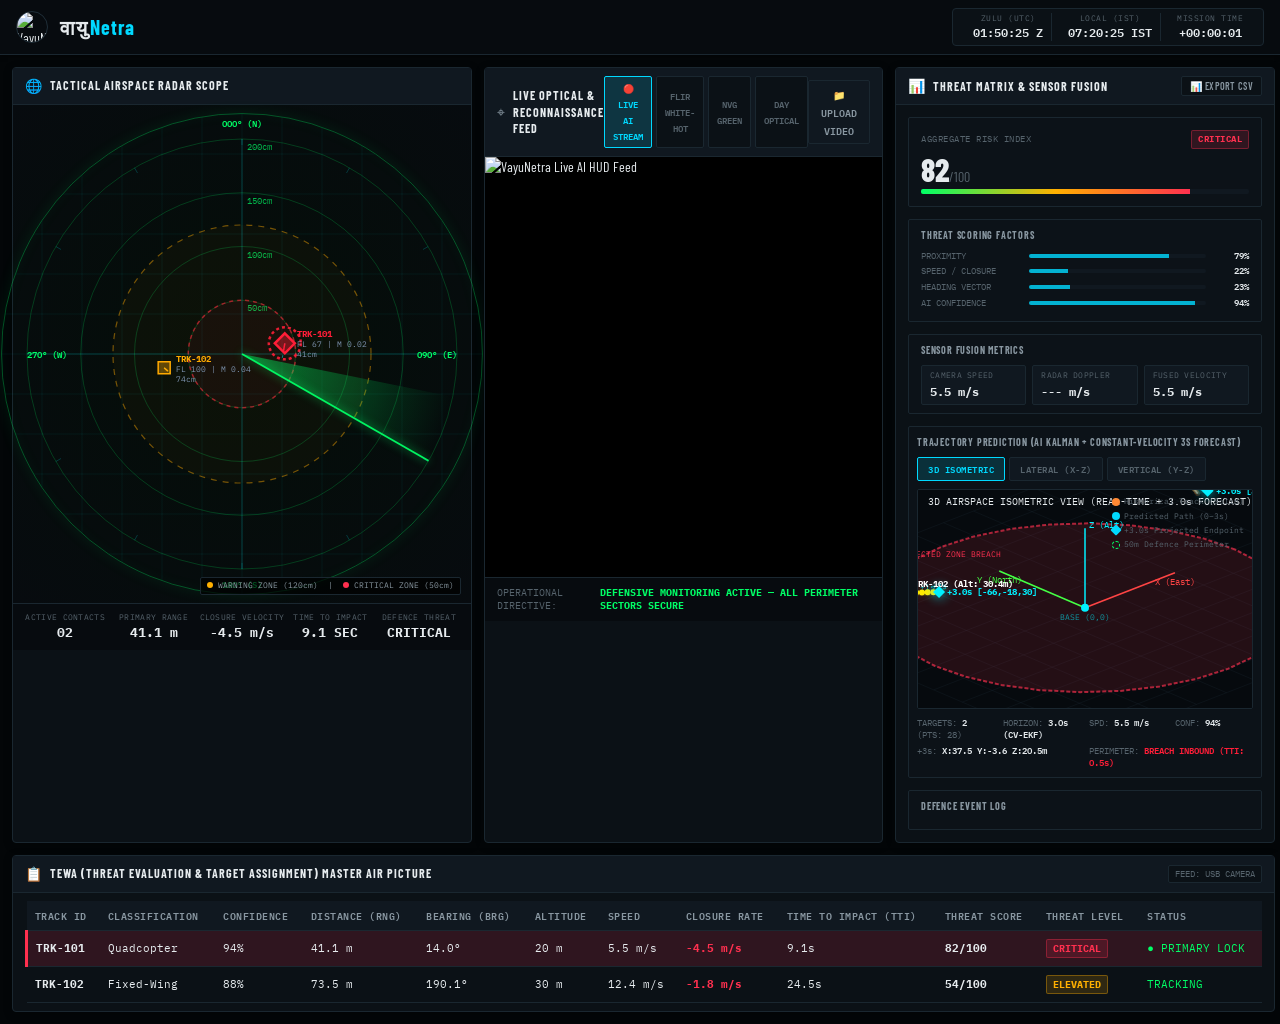
==== commit 248d72ba: "Update VayuNetra emblem logo and redeploy" ====
--- a/index.html
+++ b/index.html
@@ -17,7 +17,7 @@
   <header class="warroom-header">
     <div class="header-left">
       <div class="iaf-emblem-wrap">
-        <img src="vayu_netra_logo.jpg" alt="VayuNetra Logo" width="32" height="32" class="vayu-netra-logo-img" style="width:32px !important; height:32px !important; max-width:32px !important; max-height:32px !important; border-radius:50%; object-fit:cover; flex-shrink:0; border:1.5px solid #1F2E38; display:inline-block;">
+        <img src="vayu_netra_logo.jpg?v=5.0" alt="VayuNetra Logo" width="32" height="32" class="vayu-netra-logo-img" style="width:32px !important; height:32px !important; max-width:32px !important; max-height:32px !important; border-radius:50%; object-fit:cover; flex-shrink:0; border:1.5px solid #1F2E38; display:inline-block;">
         <div class="title-group">
           <h1 class="main-screen-title"><span class="brand-hi">वायु</span><span class="brand-en">Netra</span></h1>
         </div>
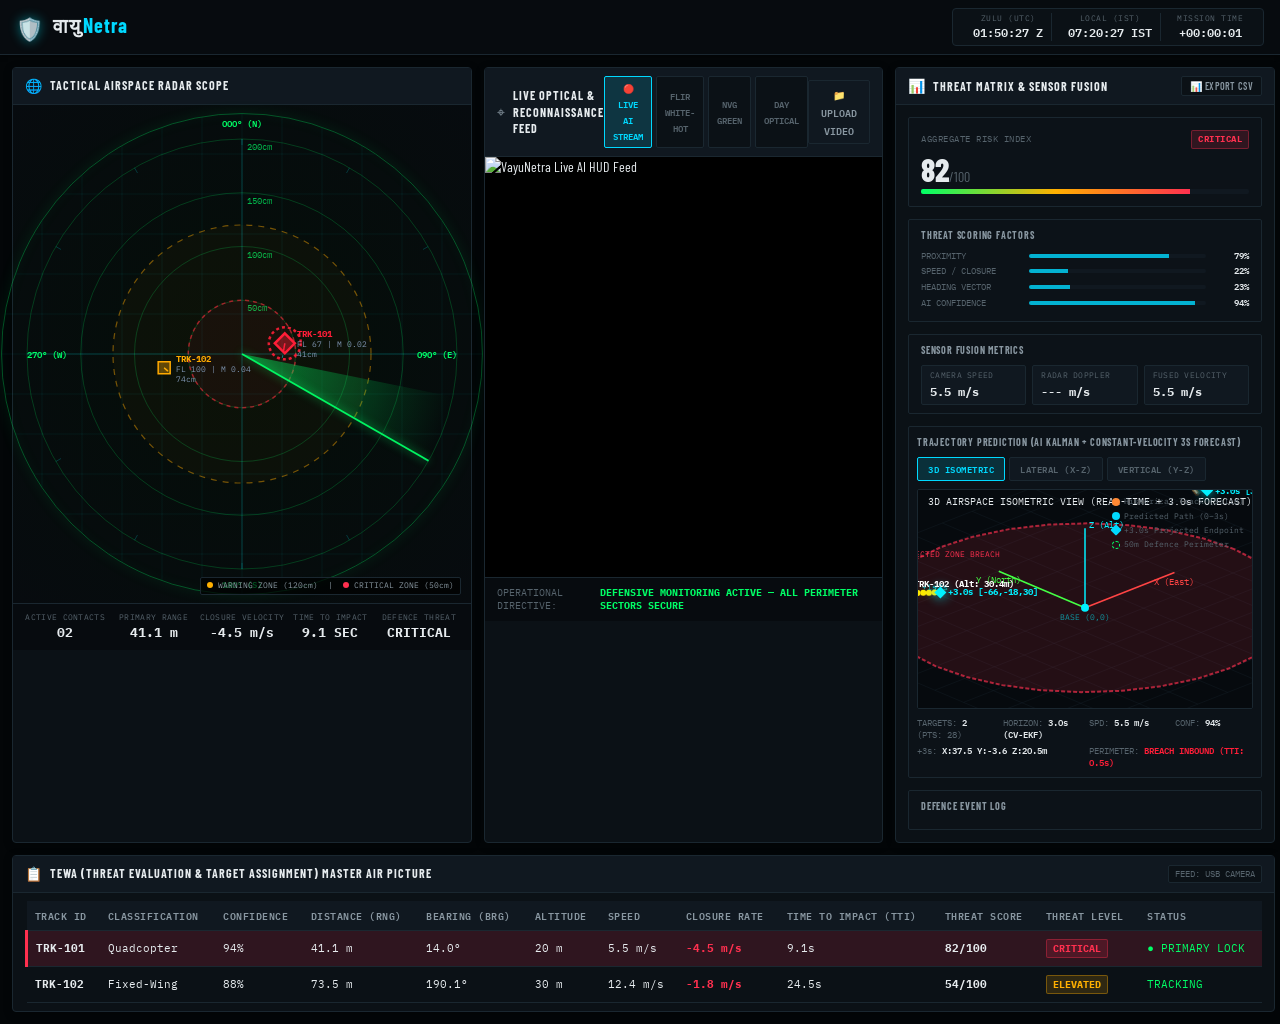
==== commit eea9ad6d: "Remove broken logo img and replace with sleek tactical shield badge" ====
--- a/index.html
+++ b/index.html
@@ -17,9 +17,8 @@
   <header class="warroom-header">
     <div class="header-left">
       <div class="iaf-emblem-wrap">
-        <img src="vayu_netra_logo.jpg?v=5.0" alt="VayuNetra Logo" width="32" height="32" class="vayu-netra-logo-img" style="width:32px !important; height:32px !important; max-width:32px !important; max-height:32px !important; border-radius:50%; object-fit:cover; flex-shrink:0; border:1.5px solid #1F2E38; display:inline-block;">
         <div class="title-group">
-          <h1 class="main-screen-title"><span class="brand-hi">वायु</span><span class="brand-en">Netra</span></h1>
+          <h1 class="main-screen-title"><span class="brand-badge-icon">🛡️</span> <span class="brand-hi">वायु</span><span class="brand-en">Netra</span></h1>
         </div>
       </div>
     </div>
--- a/styles.css
+++ b/styles.css
@@ -121,17 +121,14 @@
   gap: var(--sp-3);
 }
 
-.vayu-netra-logo-img {
-  height: 32px !important;
-  width: 32px !important;
-  max-width: 32px !important;
-  max-height: 32px !important;
-  flex-shrink: 0;
-  border-radius: 50%;
-  border: 1.5px solid var(--border-light);
-  box-shadow: none;
-  object-fit: cover;
-  display: inline-block;
+.brand-badge-icon {
+  font-size: 22px;
+  display: inline-flex;
+  align-items: center;
+  justify-content: center;
+  filter: drop-shadow(0 0 6px rgba(0, 240, 255, 0.45));
+  margin-right: 4px;
+  vertical-align: middle;
 }
 
 .brand-hi {
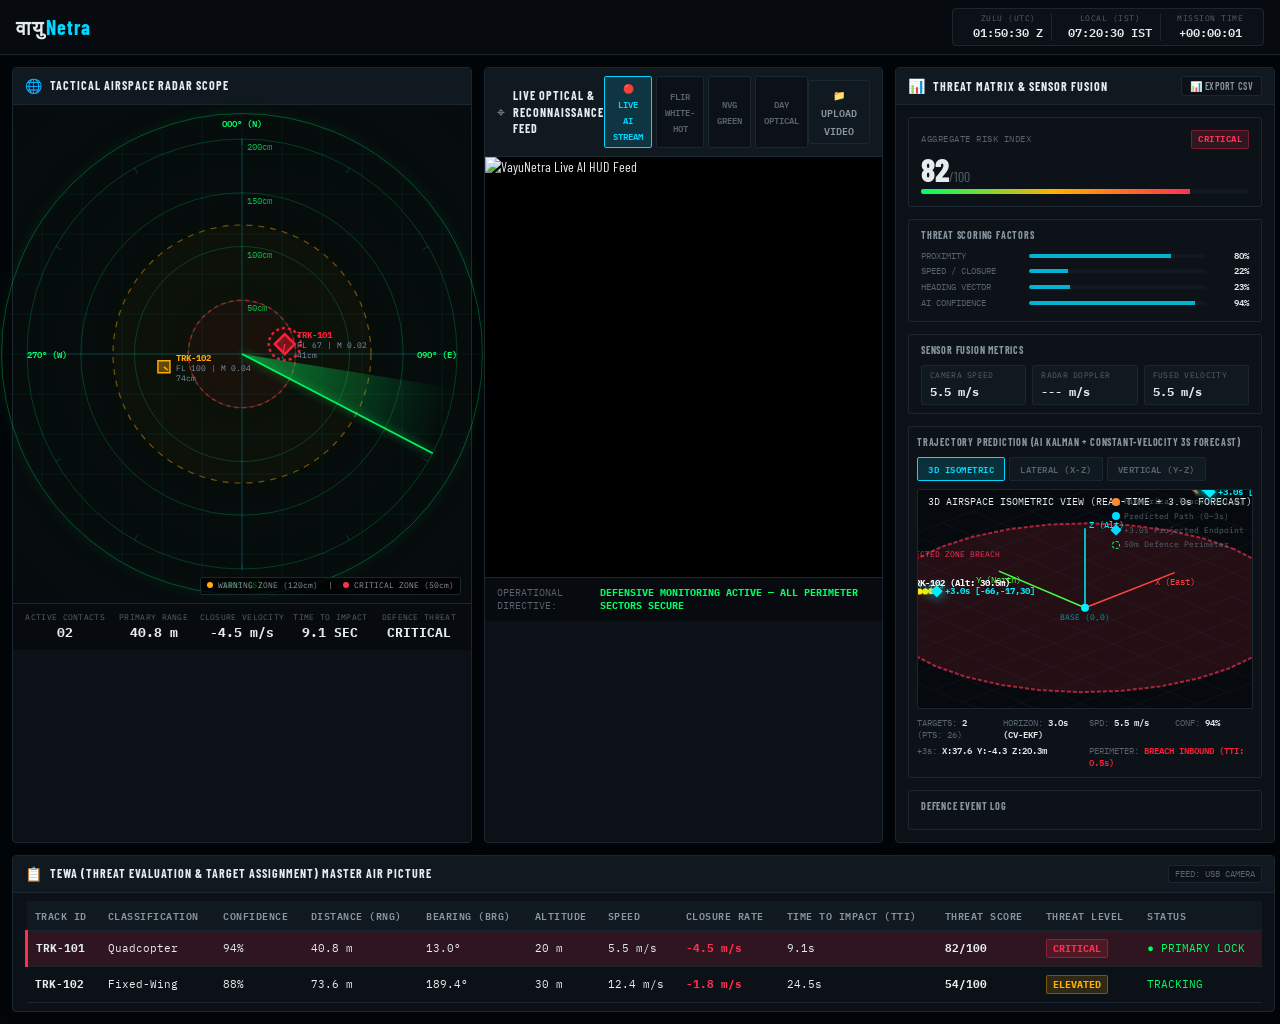
==== commit 00d23a7b: "Remove emblem icon and display pure text title only" ====
--- a/index.html
+++ b/index.html
@@ -16,10 +16,8 @@
        ========================================================================= -->
   <header class="warroom-header">
     <div class="header-left">
-      <div class="iaf-emblem-wrap">
-        <div class="title-group">
-          <h1 class="main-screen-title"><span class="brand-badge-icon">🛡️</span> <span class="brand-hi">वायु</span><span class="brand-en">Netra</span></h1>
-        </div>
+      <div class="title-group">
+        <h1 class="main-screen-title"><span class="brand-hi">वायु</span><span class="brand-en">Netra</span></h1>
       </div>
     </div>
 
--- a/styles.css
+++ b/styles.css
@@ -115,21 +115,6 @@
   align-items: center;
 }
 
-.iaf-emblem-wrap {
-  display: flex;
-  align-items: center;
-  gap: var(--sp-3);
-}
-
-.brand-badge-icon {
-  font-size: 22px;
-  display: inline-flex;
-  align-items: center;
-  justify-content: center;
-  filter: drop-shadow(0 0 6px rgba(0, 240, 255, 0.45));
-  margin-right: 4px;
-  vertical-align: middle;
-}
 
 .brand-hi {
   color: var(--text-primary);
